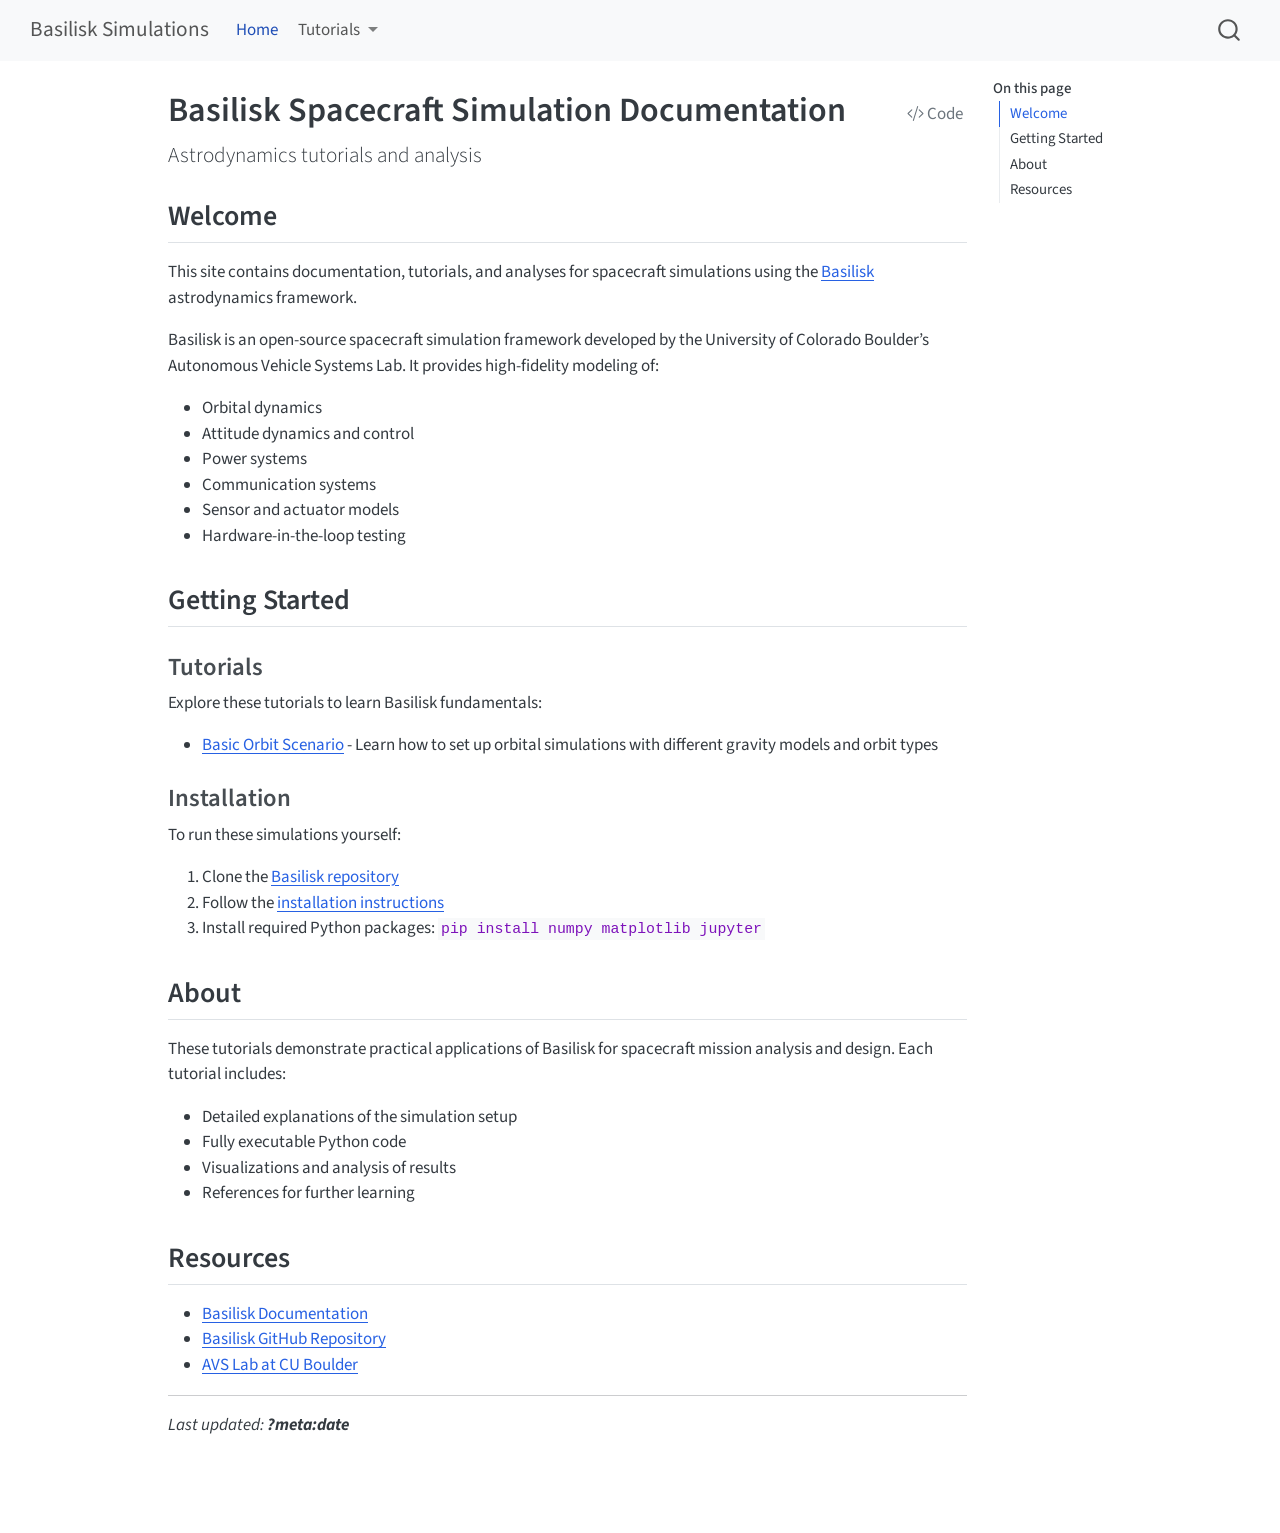
==== index.html @ afabe87e "Built site for gh-pages" ====
<!DOCTYPE html>
<html xmlns="http://www.w3.org/1999/xhtml" lang="en" xml:lang="en"><head>

<meta charset="utf-8">
<meta name="generator" content="quarto-1.7.32">

<meta name="viewport" content="width=device-width, initial-scale=1.0, user-scalable=yes">


<title>Basilisk Spacecraft Simulation Documentation – Basilisk Simulations</title>
<style>
code{white-space: pre-wrap;}
span.smallcaps{font-variant: small-caps;}
div.columns{display: flex; gap: min(4vw, 1.5em);}
div.column{flex: auto; overflow-x: auto;}
div.hanging-indent{margin-left: 1.5em; text-indent: -1.5em;}
ul.task-list{list-style: none;}
ul.task-list li input[type="checkbox"] {
  width: 0.8em;
  margin: 0 0.8em 0.2em -1em; /* quarto-specific, see https://github.com/quarto-dev/quarto-cli/issues/4556 */ 
  vertical-align: middle;
}
/* CSS for syntax highlighting */
html { -webkit-text-size-adjust: 100%; }
pre > code.sourceCode { white-space: pre; position: relative; }
pre > code.sourceCode > span { display: inline-block; line-height: 1.25; }
pre > code.sourceCode > span:empty { height: 1.2em; }
.sourceCode { overflow: visible; }
code.sourceCode > span { color: inherit; text-decoration: inherit; }
div.sourceCode { margin: 1em 0; }
pre.sourceCode { margin: 0; }
@media screen {
div.sourceCode { overflow: auto; }
}
@media print {
pre > code.sourceCode { white-space: pre-wrap; }
pre > code.sourceCode > span { text-indent: -5em; padding-left: 5em; }
}
pre.numberSource code
  { counter-reset: source-line 0; }
pre.numberSource code > span
  { position: relative; left: -4em; counter-increment: source-line; }
pre.numberSource code > span > a:first-child::before
  { content: counter(source-line);
    position: relative; left: -1em; text-align: right; vertical-align: baseline;
    border: none; display: inline-block;
    -webkit-touch-callout: none; -webkit-user-select: none;
    -khtml-user-select: none; -moz-user-select: none;
    -ms-user-select: none; user-select: none;
    padding: 0 4px; width: 4em;
  }
pre.numberSource { margin-left: 3em;  padding-left: 4px; }
div.sourceCode
  {   }
@media screen {
pre > code.sourceCode > span > a:first-child::before { text-decoration: underline; }
}
</style>


<script src="site_libs/quarto-nav/quarto-nav.js"></script>
<script src="site_libs/quarto-nav/headroom.min.js"></script>
<script src="site_libs/clipboard/clipboard.min.js"></script>
<script src="site_libs/quarto-search/autocomplete.umd.js"></script>
<script src="site_libs/quarto-search/fuse.min.js"></script>
<script src="site_libs/quarto-search/quarto-search.js"></script>
<meta name="quarto:offset" content="./">
<script src="site_libs/quarto-html/quarto.js" type="module"></script>
<script src="site_libs/quarto-html/tabsets/tabsets.js" type="module"></script>
<script src="site_libs/quarto-html/popper.min.js"></script>
<script src="site_libs/quarto-html/tippy.umd.min.js"></script>
<script src="site_libs/quarto-html/anchor.min.js"></script>
<link href="site_libs/quarto-html/tippy.css" rel="stylesheet">
<link href="site_libs/quarto-html/quarto-syntax-highlighting-37eea08aefeeee20ff55810ff984fec1.css" rel="stylesheet" id="quarto-text-highlighting-styles">
<script src="site_libs/bootstrap/bootstrap.min.js"></script>
<link href="site_libs/bootstrap/bootstrap-icons.css" rel="stylesheet">
<link href="site_libs/bootstrap/bootstrap-c1fac2584b48ed01fb6e278e36375074.min.css" rel="stylesheet" append-hash="true" id="quarto-bootstrap" data-mode="light">
<script id="quarto-search-options" type="application/json">{
  "location": "navbar",
  "copy-button": false,
  "collapse-after": 3,
  "panel-placement": "end",
  "type": "overlay",
  "limit": 50,
  "keyboard-shortcut": [
    "f",
    "/",
    "s"
  ],
  "show-item-context": false,
  "language": {
    "search-no-results-text": "No results",
    "search-matching-documents-text": "matching documents",
    "search-copy-link-title": "Copy link to search",
    "search-hide-matches-text": "Hide additional matches",
    "search-more-match-text": "more match in this document",
    "search-more-matches-text": "more matches in this document",
    "search-clear-button-title": "Clear",
    "search-text-placeholder": "",
    "search-detached-cancel-button-title": "Cancel",
    "search-submit-button-title": "Submit",
    "search-label": "Search"
  }
}</script>


<link rel="stylesheet" href="styles.css">
</head>

<body class="nav-fixed quarto-light">

<div id="quarto-search-results"></div>
  <header id="quarto-header" class="headroom fixed-top">
    <nav class="navbar navbar-expand-lg " data-bs-theme="dark">
      <div class="navbar-container container-fluid">
      <div class="navbar-brand-container mx-auto">
    <a class="navbar-brand" href="./index.html">
    <span class="navbar-title">Basilisk Simulations</span>
    </a>
  </div>
            <div id="quarto-search" class="" title="Search"></div>
          <button class="navbar-toggler" type="button" data-bs-toggle="collapse" data-bs-target="#navbarCollapse" aria-controls="navbarCollapse" role="menu" aria-expanded="false" aria-label="Toggle navigation" onclick="if (window.quartoToggleHeadroom) { window.quartoToggleHeadroom(); }">
  <span class="navbar-toggler-icon"></span>
</button>
          <div class="collapse navbar-collapse" id="navbarCollapse">
            <ul class="navbar-nav navbar-nav-scroll me-auto">
  <li class="nav-item">
    <a class="nav-link active" href="./index.html" aria-current="page"> 
<span class="menu-text">Home</span></a>
  </li>  
  <li class="nav-item dropdown ">
    <a class="nav-link dropdown-toggle" href="#" id="nav-menu-tutorials" role="link" data-bs-toggle="dropdown" aria-expanded="false">
 <span class="menu-text">Tutorials</span>
    </a>
    <ul class="dropdown-menu" aria-labelledby="nav-menu-tutorials">    
        <li>
    <a class="dropdown-item" href="./docs/scenarioBasicOrbit.qmd">
 <span class="dropdown-text">Basic Orbit</span></a>
  </li>  
    </ul>
  </li>
</ul>
          </div> <!-- /navcollapse -->
            <div class="quarto-navbar-tools">
</div>
      </div> <!-- /container-fluid -->
    </nav>
</header>
<!-- content -->
<div id="quarto-content" class="quarto-container page-columns page-rows-contents page-layout-article page-navbar">
<!-- sidebar -->
<!-- margin-sidebar -->
    <div id="quarto-margin-sidebar" class="sidebar margin-sidebar">
        <nav id="TOC" role="doc-toc" class="toc-active">
    <h2 id="toc-title">On this page</h2>
   
  <ul>
  <li><a href="#welcome" id="toc-welcome" class="nav-link active" data-scroll-target="#welcome">Welcome</a></li>
  <li><a href="#getting-started" id="toc-getting-started" class="nav-link" data-scroll-target="#getting-started">Getting Started</a>
  <ul class="collapse">
  <li><a href="#tutorials" id="toc-tutorials" class="nav-link" data-scroll-target="#tutorials">Tutorials</a></li>
  <li><a href="#installation" id="toc-installation" class="nav-link" data-scroll-target="#installation">Installation</a></li>
  </ul></li>
  <li><a href="#about" id="toc-about" class="nav-link" data-scroll-target="#about">About</a></li>
  <li><a href="#resources" id="toc-resources" class="nav-link" data-scroll-target="#resources">Resources</a></li>
  </ul>
</nav>
    </div>
<!-- main -->
<main class="content" id="quarto-document-content">

<header id="title-block-header" class="quarto-title-block default">
<div class="quarto-title">
<div class="quarto-title-block"><div><h1 class="title">Basilisk Spacecraft Simulation Documentation</h1><button type="button" class="btn code-tools-button" id="quarto-code-tools-source"><i class="bi"></i> Code</button></div></div>
<p class="subtitle lead">Astrodynamics tutorials and analysis</p>
</div>



<div class="quarto-title-meta">

    
  
    
  </div>
  


</header>


<section id="welcome" class="level2">
<h2 class="anchored" data-anchor-id="welcome">Welcome</h2>
<p>This site contains documentation, tutorials, and analyses for spacecraft simulations using the <a href="https://hanspeterschaub.info/basilisk/">Basilisk</a> astrodynamics framework.</p>
<p>Basilisk is an open-source spacecraft simulation framework developed by the University of Colorado Boulder’s Autonomous Vehicle Systems Lab. It provides high-fidelity modeling of:</p>
<ul>
<li>Orbital dynamics</li>
<li>Attitude dynamics and control</li>
<li>Power systems</li>
<li>Communication systems</li>
<li>Sensor and actuator models</li>
<li>Hardware-in-the-loop testing</li>
</ul>
</section>
<section id="getting-started" class="level2">
<h2 class="anchored" data-anchor-id="getting-started">Getting Started</h2>
<section id="tutorials" class="level3">
<h3 class="anchored" data-anchor-id="tutorials">Tutorials</h3>
<p>Explore these tutorials to learn Basilisk fundamentals:</p>
<ul>
<li><strong><a href="docs/scenarioBasicOrbit.html">Basic Orbit Scenario</a></strong> - Learn how to set up orbital simulations with different gravity models and orbit types</li>
</ul>
</section>
<section id="installation" class="level3">
<h3 class="anchored" data-anchor-id="installation">Installation</h3>
<p>To run these simulations yourself:</p>
<ol type="1">
<li>Clone the <a href="https://github.com/AVSLab/basilisk">Basilisk repository</a></li>
<li>Follow the <a href="https://hanspeterschaub.info/basilisk/Install/installOnMacOS.html">installation instructions</a></li>
<li>Install required Python packages: <code>pip install numpy matplotlib jupyter</code></li>
</ol>
</section>
</section>
<section id="about" class="level2">
<h2 class="anchored" data-anchor-id="about">About</h2>
<p>These tutorials demonstrate practical applications of Basilisk for spacecraft mission analysis and design. Each tutorial includes:</p>
<ul>
<li>Detailed explanations of the simulation setup</li>
<li>Fully executable Python code</li>
<li>Visualizations and analysis of results</li>
<li>References for further learning</li>
</ul>
</section>
<section id="resources" class="level2">
<h2 class="anchored" data-anchor-id="resources">Resources</h2>
<ul>
<li><a href="https://hanspeterschaub.info/basilisk/">Basilisk Documentation</a></li>
<li><a href="https://github.com/AVSLab/basilisk">Basilisk GitHub Repository</a></li>
<li><a href="http://hanspeterschaub.info/AVSlab.html">AVS Lab at CU Boulder</a></li>
</ul>
<hr>
<p><em>Last updated: <strong>?meta:date</strong></em></p>


<!-- -->

</section>

</main> <!-- /main -->
<script id="quarto-html-after-body" type="application/javascript">
  window.document.addEventListener("DOMContentLoaded", function (event) {
    const icon = "";
    const anchorJS = new window.AnchorJS();
    anchorJS.options = {
      placement: 'right',
      icon: icon
    };
    anchorJS.add('.anchored');
    const isCodeAnnotation = (el) => {
      for (const clz of el.classList) {
        if (clz.startsWith('code-annotation-')) {                     
          return true;
        }
      }
      return false;
    }
    const onCopySuccess = function(e) {
      // button target
      const button = e.trigger;
      // don't keep focus
      button.blur();
      // flash "checked"
      button.classList.add('code-copy-button-checked');
      var currentTitle = button.getAttribute("title");
      button.setAttribute("title", "Copied!");
      let tooltip;
      if (window.bootstrap) {
        button.setAttribute("data-bs-toggle", "tooltip");
        button.setAttribute("data-bs-placement", "left");
        button.setAttribute("data-bs-title", "Copied!");
        tooltip = new bootstrap.Tooltip(button, 
          { trigger: "manual", 
            customClass: "code-copy-button-tooltip",
            offset: [0, -8]});
        tooltip.show();    
      }
      setTimeout(function() {
        if (tooltip) {
          tooltip.hide();
          button.removeAttribute("data-bs-title");
          button.removeAttribute("data-bs-toggle");
          button.removeAttribute("data-bs-placement");
        }
        button.setAttribute("title", currentTitle);
        button.classList.remove('code-copy-button-checked');
      }, 1000);
      // clear code selection
      e.clearSelection();
    }
    const getTextToCopy = function(trigger) {
        const codeEl = trigger.previousElementSibling.cloneNode(true);
        for (const childEl of codeEl.children) {
          if (isCodeAnnotation(childEl)) {
            childEl.remove();
          }
        }
        return codeEl.innerText;
    }
    const clipboard = new window.ClipboardJS('.code-copy-button:not([data-in-quarto-modal])', {
      text: getTextToCopy
    });
    clipboard.on('success', onCopySuccess);
    if (window.document.getElementById('quarto-embedded-source-code-modal')) {
      const clipboardModal = new window.ClipboardJS('.code-copy-button[data-in-quarto-modal]', {
        text: getTextToCopy,
        container: window.document.getElementById('quarto-embedded-source-code-modal')
      });
      clipboardModal.on('success', onCopySuccess);
    }
    const viewSource = window.document.getElementById('quarto-view-source') ||
                       window.document.getElementById('quarto-code-tools-source');
    if (viewSource) {
      const sourceUrl = viewSource.getAttribute("data-quarto-source-url");
      viewSource.addEventListener("click", function(e) {
        if (sourceUrl) {
          // rstudio viewer pane
          if (/\bcapabilities=\b/.test(window.location)) {
            window.open(sourceUrl);
          } else {
            window.location.href = sourceUrl;
          }
        } else {
          const modal = new bootstrap.Modal(document.getElementById('quarto-embedded-source-code-modal'));
          modal.show();
        }
        return false;
      });
    }
    function toggleCodeHandler(show) {
      return function(e) {
        const detailsSrc = window.document.querySelectorAll(".cell > details > .sourceCode");
        for (let i=0; i<detailsSrc.length; i++) {
          const details = detailsSrc[i].parentElement;
          if (show) {
            details.open = true;
          } else {
            details.removeAttribute("open");
          }
        }
        const cellCodeDivs = window.document.querySelectorAll(".cell > .sourceCode");
        const fromCls = show ? "hidden" : "unhidden";
        const toCls = show ? "unhidden" : "hidden";
        for (let i=0; i<cellCodeDivs.length; i++) {
          const codeDiv = cellCodeDivs[i];
          if (codeDiv.classList.contains(fromCls)) {
            codeDiv.classList.remove(fromCls);
            codeDiv.classList.add(toCls);
          } 
        }
        return false;
      }
    }
    const hideAllCode = window.document.getElementById("quarto-hide-all-code");
    if (hideAllCode) {
      hideAllCode.addEventListener("click", toggleCodeHandler(false));
    }
    const showAllCode = window.document.getElementById("quarto-show-all-code");
    if (showAllCode) {
      showAllCode.addEventListener("click", toggleCodeHandler(true));
    }
      var localhostRegex = new RegExp(/^(?:http|https):\/\/localhost\:?[0-9]*\//);
      var mailtoRegex = new RegExp(/^mailto:/);
        var filterRegex = new RegExp('/' + window.location.host + '/');
      var isInternal = (href) => {
          return filterRegex.test(href) || localhostRegex.test(href) || mailtoRegex.test(href);
      }
      // Inspect non-navigation links and adorn them if external
     var links = window.document.querySelectorAll('a[href]:not(.nav-link):not(.navbar-brand):not(.toc-action):not(.sidebar-link):not(.sidebar-item-toggle):not(.pagination-link):not(.no-external):not([aria-hidden]):not(.dropdown-item):not(.quarto-navigation-tool):not(.about-link)');
      for (var i=0; i<links.length; i++) {
        const link = links[i];
        if (!isInternal(link.href)) {
          // undo the damage that might have been done by quarto-nav.js in the case of
          // links that we want to consider external
          if (link.dataset.originalHref !== undefined) {
            link.href = link.dataset.originalHref;
          }
        }
      }
    function tippyHover(el, contentFn, onTriggerFn, onUntriggerFn) {
      const config = {
        allowHTML: true,
        maxWidth: 500,
        delay: 100,
        arrow: false,
        appendTo: function(el) {
            return el.parentElement;
        },
        interactive: true,
        interactiveBorder: 10,
        theme: 'quarto',
        placement: 'bottom-start',
      };
      if (contentFn) {
        config.content = contentFn;
      }
      if (onTriggerFn) {
        config.onTrigger = onTriggerFn;
      }
      if (onUntriggerFn) {
        config.onUntrigger = onUntriggerFn;
      }
      window.tippy(el, config); 
    }
    const noterefs = window.document.querySelectorAll('a[role="doc-noteref"]');
    for (var i=0; i<noterefs.length; i++) {
      const ref = noterefs[i];
      tippyHover(ref, function() {
        // use id or data attribute instead here
        let href = ref.getAttribute('data-footnote-href') || ref.getAttribute('href');
        try { href = new URL(href).hash; } catch {}
        const id = href.replace(/^#\/?/, "");
        const note = window.document.getElementById(id);
        if (note) {
          return note.innerHTML;
        } else {
          return "";
        }
      });
    }
    const xrefs = window.document.querySelectorAll('a.quarto-xref');
    const processXRef = (id, note) => {
      // Strip column container classes
      const stripColumnClz = (el) => {
        el.classList.remove("page-full", "page-columns");
        if (el.children) {
          for (const child of el.children) {
            stripColumnClz(child);
          }
        }
      }
      stripColumnClz(note)
      if (id === null || id.startsWith('sec-')) {
        // Special case sections, only their first couple elements
        const container = document.createElement("div");
        if (note.children && note.children.length > 2) {
          container.appendChild(note.children[0].cloneNode(true));
          for (let i = 1; i < note.children.length; i++) {
            const child = note.children[i];
            if (child.tagName === "P" && child.innerText === "") {
              continue;
            } else {
              container.appendChild(child.cloneNode(true));
              break;
            }
          }
          if (window.Quarto?.typesetMath) {
            window.Quarto.typesetMath(container);
          }
          return container.innerHTML
        } else {
          if (window.Quarto?.typesetMath) {
            window.Quarto.typesetMath(note);
          }
          return note.innerHTML;
        }
      } else {
        // Remove any anchor links if they are present
        const anchorLink = note.querySelector('a.anchorjs-link');
        if (anchorLink) {
          anchorLink.remove();
        }
        if (window.Quarto?.typesetMath) {
          window.Quarto.typesetMath(note);
        }
        if (note.classList.contains("callout")) {
          return note.outerHTML;
        } else {
          return note.innerHTML;
        }
      }
    }
    for (var i=0; i<xrefs.length; i++) {
      const xref = xrefs[i];
      tippyHover(xref, undefined, function(instance) {
        instance.disable();
        let url = xref.getAttribute('href');
        let hash = undefined; 
        if (url.startsWith('#')) {
          hash = url;
        } else {
          try { hash = new URL(url).hash; } catch {}
        }
        if (hash) {
          const id = hash.replace(/^#\/?/, "");
          const note = window.document.getElementById(id);
          if (note !== null) {
            try {
              const html = processXRef(id, note.cloneNode(true));
              instance.setContent(html);
            } finally {
              instance.enable();
              instance.show();
            }
          } else {
            // See if we can fetch this
            fetch(url.split('#')[0])
            .then(res => res.text())
            .then(html => {
              const parser = new DOMParser();
              const htmlDoc = parser.parseFromString(html, "text/html");
              const note = htmlDoc.getElementById(id);
              if (note !== null) {
                const html = processXRef(id, note);
                instance.setContent(html);
              } 
            }).finally(() => {
              instance.enable();
              instance.show();
            });
          }
        } else {
          // See if we can fetch a full url (with no hash to target)
          // This is a special case and we should probably do some content thinning / targeting
          fetch(url)
          .then(res => res.text())
          .then(html => {
            const parser = new DOMParser();
            const htmlDoc = parser.parseFromString(html, "text/html");
            const note = htmlDoc.querySelector('main.content');
            if (note !== null) {
              // This should only happen for chapter cross references
              // (since there is no id in the URL)
              // remove the first header
              if (note.children.length > 0 && note.children[0].tagName === "HEADER") {
                note.children[0].remove();
              }
              const html = processXRef(null, note);
              instance.setContent(html);
            } 
          }).finally(() => {
            instance.enable();
            instance.show();
          });
        }
      }, function(instance) {
      });
    }
        let selectedAnnoteEl;
        const selectorForAnnotation = ( cell, annotation) => {
          let cellAttr = 'data-code-cell="' + cell + '"';
          let lineAttr = 'data-code-annotation="' +  annotation + '"';
          const selector = 'span[' + cellAttr + '][' + lineAttr + ']';
          return selector;
        }
        const selectCodeLines = (annoteEl) => {
          const doc = window.document;
          const targetCell = annoteEl.getAttribute("data-target-cell");
          const targetAnnotation = annoteEl.getAttribute("data-target-annotation");
          const annoteSpan = window.document.querySelector(selectorForAnnotation(targetCell, targetAnnotation));
          const lines = annoteSpan.getAttribute("data-code-lines").split(",");
          const lineIds = lines.map((line) => {
            return targetCell + "-" + line;
          })
          let top = null;
          let height = null;
          let parent = null;
          if (lineIds.length > 0) {
              //compute the position of the single el (top and bottom and make a div)
              const el = window.document.getElementById(lineIds[0]);
              top = el.offsetTop;
              height = el.offsetHeight;
              parent = el.parentElement.parentElement;
            if (lineIds.length > 1) {
              const lastEl = window.document.getElementById(lineIds[lineIds.length - 1]);
              const bottom = lastEl.offsetTop + lastEl.offsetHeight;
              height = bottom - top;
            }
            if (top !== null && height !== null && parent !== null) {
              // cook up a div (if necessary) and position it 
              let div = window.document.getElementById("code-annotation-line-highlight");
              if (div === null) {
                div = window.document.createElement("div");
                div.setAttribute("id", "code-annotation-line-highlight");
                div.style.position = 'absolute';
                parent.appendChild(div);
              }
              div.style.top = top - 2 + "px";
              div.style.height = height + 4 + "px";
              div.style.left = 0;
              let gutterDiv = window.document.getElementById("code-annotation-line-highlight-gutter");
              if (gutterDiv === null) {
                gutterDiv = window.document.createElement("div");
                gutterDiv.setAttribute("id", "code-annotation-line-highlight-gutter");
                gutterDiv.style.position = 'absolute';
                const codeCell = window.document.getElementById(targetCell);
                const gutter = codeCell.querySelector('.code-annotation-gutter');
                gutter.appendChild(gutterDiv);
              }
              gutterDiv.style.top = top - 2 + "px";
              gutterDiv.style.height = height + 4 + "px";
            }
            selectedAnnoteEl = annoteEl;
          }
        };
        const unselectCodeLines = () => {
          const elementsIds = ["code-annotation-line-highlight", "code-annotation-line-highlight-gutter"];
          elementsIds.forEach((elId) => {
            const div = window.document.getElementById(elId);
            if (div) {
              div.remove();
            }
          });
          selectedAnnoteEl = undefined;
        };
          // Handle positioning of the toggle
      window.addEventListener(
        "resize",
        throttle(() => {
          elRect = undefined;
          if (selectedAnnoteEl) {
            selectCodeLines(selectedAnnoteEl);
          }
        }, 10)
      );
      function throttle(fn, ms) {
      let throttle = false;
      let timer;
        return (...args) => {
          if(!throttle) { // first call gets through
              fn.apply(this, args);
              throttle = true;
          } else { // all the others get throttled
              if(timer) clearTimeout(timer); // cancel #2
              timer = setTimeout(() => {
                fn.apply(this, args);
                timer = throttle = false;
              }, ms);
          }
        };
      }
        // Attach click handler to the DT
        const annoteDls = window.document.querySelectorAll('dt[data-target-cell]');
        for (const annoteDlNode of annoteDls) {
          annoteDlNode.addEventListener('click', (event) => {
            const clickedEl = event.target;
            if (clickedEl !== selectedAnnoteEl) {
              unselectCodeLines();
              const activeEl = window.document.querySelector('dt[data-target-cell].code-annotation-active');
              if (activeEl) {
                activeEl.classList.remove('code-annotation-active');
              }
              selectCodeLines(clickedEl);
              clickedEl.classList.add('code-annotation-active');
            } else {
              // Unselect the line
              unselectCodeLines();
              clickedEl.classList.remove('code-annotation-active');
            }
          });
        }
    const findCites = (el) => {
      const parentEl = el.parentElement;
      if (parentEl) {
        const cites = parentEl.dataset.cites;
        if (cites) {
          return {
            el,
            cites: cites.split(' ')
          };
        } else {
          return findCites(el.parentElement)
        }
      } else {
        return undefined;
      }
    };
    var bibliorefs = window.document.querySelectorAll('a[role="doc-biblioref"]');
    for (var i=0; i<bibliorefs.length; i++) {
      const ref = bibliorefs[i];
      const citeInfo = findCites(ref);
      if (citeInfo) {
        tippyHover(citeInfo.el, function() {
          var popup = window.document.createElement('div');
          citeInfo.cites.forEach(function(cite) {
            var citeDiv = window.document.createElement('div');
            citeDiv.classList.add('hanging-indent');
            citeDiv.classList.add('csl-entry');
            var biblioDiv = window.document.getElementById('ref-' + cite);
            if (biblioDiv) {
              citeDiv.innerHTML = biblioDiv.innerHTML;
            }
            popup.appendChild(citeDiv);
          });
          return popup.innerHTML;
        });
      }
    }
  });
  </script><div class="modal fade" id="quarto-embedded-source-code-modal" tabindex="-1" aria-labelledby="quarto-embedded-source-code-modal-label" aria-hidden="true"><div class="modal-dialog modal-dialog-scrollable"><div class="modal-content"><div class="modal-header"><h5 class="modal-title" id="quarto-embedded-source-code-modal-label">Source Code</h5><button class="btn-close" data-bs-dismiss="modal"></button></div><div class="modal-body"><div class="">
<div class="sourceCode" id="cb1" data-shortcodes="false"><pre class="sourceCode markdown code-with-copy"><code class="sourceCode markdown"><span id="cb1-1"><a href="#cb1-1" aria-hidden="true" tabindex="-1"></a><span class="co">---</span></span>
<span id="cb1-2"><a href="#cb1-2" aria-hidden="true" tabindex="-1"></a><span class="an">title:</span><span class="co"> "Basilisk Spacecraft Simulation Documentation"</span></span>
<span id="cb1-3"><a href="#cb1-3" aria-hidden="true" tabindex="-1"></a><span class="an">subtitle:</span><span class="co"> "Astrodynamics tutorials and analysis"</span></span>
<span id="cb1-4"><a href="#cb1-4" aria-hidden="true" tabindex="-1"></a><span class="co">---</span></span>
<span id="cb1-5"><a href="#cb1-5" aria-hidden="true" tabindex="-1"></a></span>
<span id="cb1-6"><a href="#cb1-6" aria-hidden="true" tabindex="-1"></a><span class="fu">## Welcome</span></span>
<span id="cb1-7"><a href="#cb1-7" aria-hidden="true" tabindex="-1"></a></span>
<span id="cb1-8"><a href="#cb1-8" aria-hidden="true" tabindex="-1"></a>This site contains documentation, tutorials, and analyses for spacecraft simulations using the <span class="co">[</span><span class="ot">Basilisk</span><span class="co">](https://hanspeterschaub.info/basilisk/)</span> astrodynamics framework.</span>
<span id="cb1-9"><a href="#cb1-9" aria-hidden="true" tabindex="-1"></a></span>
<span id="cb1-10"><a href="#cb1-10" aria-hidden="true" tabindex="-1"></a>Basilisk is an open-source spacecraft simulation framework developed by the University of Colorado Boulder's Autonomous Vehicle Systems Lab. It provides high-fidelity modeling of:</span>
<span id="cb1-11"><a href="#cb1-11" aria-hidden="true" tabindex="-1"></a></span>
<span id="cb1-12"><a href="#cb1-12" aria-hidden="true" tabindex="-1"></a><span class="ss">- </span>Orbital dynamics</span>
<span id="cb1-13"><a href="#cb1-13" aria-hidden="true" tabindex="-1"></a><span class="ss">- </span>Attitude dynamics and control</span>
<span id="cb1-14"><a href="#cb1-14" aria-hidden="true" tabindex="-1"></a><span class="ss">- </span>Power systems</span>
<span id="cb1-15"><a href="#cb1-15" aria-hidden="true" tabindex="-1"></a><span class="ss">- </span>Communication systems</span>
<span id="cb1-16"><a href="#cb1-16" aria-hidden="true" tabindex="-1"></a><span class="ss">- </span>Sensor and actuator models</span>
<span id="cb1-17"><a href="#cb1-17" aria-hidden="true" tabindex="-1"></a><span class="ss">- </span>Hardware-in-the-loop testing</span>
<span id="cb1-18"><a href="#cb1-18" aria-hidden="true" tabindex="-1"></a></span>
<span id="cb1-19"><a href="#cb1-19" aria-hidden="true" tabindex="-1"></a><span class="fu">## Getting Started</span></span>
<span id="cb1-20"><a href="#cb1-20" aria-hidden="true" tabindex="-1"></a></span>
<span id="cb1-21"><a href="#cb1-21" aria-hidden="true" tabindex="-1"></a><span class="fu">### Tutorials</span></span>
<span id="cb1-22"><a href="#cb1-22" aria-hidden="true" tabindex="-1"></a></span>
<span id="cb1-23"><a href="#cb1-23" aria-hidden="true" tabindex="-1"></a>Explore these tutorials to learn Basilisk fundamentals:</span>
<span id="cb1-24"><a href="#cb1-24" aria-hidden="true" tabindex="-1"></a></span>
<span id="cb1-25"><a href="#cb1-25" aria-hidden="true" tabindex="-1"></a><span class="ss">- </span>**[Basic Orbit Scenario](docs/scenarioBasicOrbit.html)** - Learn how to set up orbital simulations with different gravity models and orbit types</span>
<span id="cb1-26"><a href="#cb1-26" aria-hidden="true" tabindex="-1"></a></span>
<span id="cb1-27"><a href="#cb1-27" aria-hidden="true" tabindex="-1"></a><span class="fu">### Installation</span></span>
<span id="cb1-28"><a href="#cb1-28" aria-hidden="true" tabindex="-1"></a></span>
<span id="cb1-29"><a href="#cb1-29" aria-hidden="true" tabindex="-1"></a>To run these simulations yourself:</span>
<span id="cb1-30"><a href="#cb1-30" aria-hidden="true" tabindex="-1"></a></span>
<span id="cb1-31"><a href="#cb1-31" aria-hidden="true" tabindex="-1"></a><span class="ss">1. </span>Clone the <span class="co">[</span><span class="ot">Basilisk repository</span><span class="co">](https://github.com/AVSLab/basilisk)</span></span>
<span id="cb1-32"><a href="#cb1-32" aria-hidden="true" tabindex="-1"></a><span class="ss">2. </span>Follow the <span class="co">[</span><span class="ot">installation instructions</span><span class="co">](https://hanspeterschaub.info/basilisk/Install/installOnMacOS.html)</span></span>
<span id="cb1-33"><a href="#cb1-33" aria-hidden="true" tabindex="-1"></a><span class="ss">3. </span>Install required Python packages: <span class="in">`pip install numpy matplotlib jupyter`</span></span>
<span id="cb1-34"><a href="#cb1-34" aria-hidden="true" tabindex="-1"></a></span>
<span id="cb1-35"><a href="#cb1-35" aria-hidden="true" tabindex="-1"></a><span class="fu">## About</span></span>
<span id="cb1-36"><a href="#cb1-36" aria-hidden="true" tabindex="-1"></a></span>
<span id="cb1-37"><a href="#cb1-37" aria-hidden="true" tabindex="-1"></a>These tutorials demonstrate practical applications of Basilisk for spacecraft mission analysis and design. Each tutorial includes:</span>
<span id="cb1-38"><a href="#cb1-38" aria-hidden="true" tabindex="-1"></a></span>
<span id="cb1-39"><a href="#cb1-39" aria-hidden="true" tabindex="-1"></a><span class="ss">- </span>Detailed explanations of the simulation setup</span>
<span id="cb1-40"><a href="#cb1-40" aria-hidden="true" tabindex="-1"></a><span class="ss">- </span>Fully executable Python code</span>
<span id="cb1-41"><a href="#cb1-41" aria-hidden="true" tabindex="-1"></a><span class="ss">- </span>Visualizations and analysis of results</span>
<span id="cb1-42"><a href="#cb1-42" aria-hidden="true" tabindex="-1"></a><span class="ss">- </span>References for further learning</span>
<span id="cb1-43"><a href="#cb1-43" aria-hidden="true" tabindex="-1"></a></span>
<span id="cb1-44"><a href="#cb1-44" aria-hidden="true" tabindex="-1"></a><span class="fu">## Resources</span></span>
<span id="cb1-45"><a href="#cb1-45" aria-hidden="true" tabindex="-1"></a></span>
<span id="cb1-46"><a href="#cb1-46" aria-hidden="true" tabindex="-1"></a><span class="ss">- </span><span class="co">[</span><span class="ot">Basilisk Documentation</span><span class="co">](https://hanspeterschaub.info/basilisk/)</span></span>
<span id="cb1-47"><a href="#cb1-47" aria-hidden="true" tabindex="-1"></a><span class="ss">- </span><span class="co">[</span><span class="ot">Basilisk GitHub Repository</span><span class="co">](https://github.com/AVSLab/basilisk)</span></span>
<span id="cb1-48"><a href="#cb1-48" aria-hidden="true" tabindex="-1"></a><span class="ss">- </span><span class="co">[</span><span class="ot">AVS Lab at CU Boulder</span><span class="co">](http://hanspeterschaub.info/AVSlab.html)</span></span>
<span id="cb1-49"><a href="#cb1-49" aria-hidden="true" tabindex="-1"></a></span>
<span id="cb1-50"><a href="#cb1-50" aria-hidden="true" tabindex="-1"></a>---</span>
<span id="cb1-51"><a href="#cb1-51" aria-hidden="true" tabindex="-1"></a></span>
<span id="cb1-52"><a href="#cb1-52" aria-hidden="true" tabindex="-1"></a>*Last updated: {{&lt; meta date &gt;}}*</span></code><button title="Copy to Clipboard" class="code-copy-button" data-in-quarto-modal=""><i class="bi"></i></button></pre></div>
</div></div></div></div></div>
</div> <!-- /content -->




</body></html>
---- site_libs/quarto-html/tippy.css ----
.tippy-box[data-animation=fade][data-state=hidden]{opacity:0}[data-tippy-root]{max-width:calc(100vw - 10px)}.tippy-box{position:relative;background-color:#333;color:#fff;border-radius:4px;font-size:14px;line-height:1.4;white-space:normal;outline:0;transition-property:transform,visibility,opacity}.tippy-box[data-placement^=top]>.tippy-arrow{bottom:0}.tippy-box[data-placement^=top]>.tippy-arrow:before{bottom:-7px;left:0;border-width:8px 8px 0;border-top-color:initial;transform-origin:center top}.tippy-box[data-placement^=bottom]>.tippy-arrow{top:0}.tippy-box[data-placement^=bottom]>.tippy-arrow:before{top:-7px;left:0;border-width:0 8px 8px;border-bottom-color:initial;transform-origin:center bottom}.tippy-box[data-placement^=left]>.tippy-arrow{right:0}.tippy-box[data-placement^=left]>.tippy-arrow:before{border-width:8px 0 8px 8px;border-left-color:initial;right:-7px;transform-origin:center left}.tippy-box[data-placement^=right]>.tippy-arrow{left:0}.tippy-box[data-placement^=right]>.tippy-arrow:before{left:-7px;border-width:8px 8px 8px 0;border-right-color:initial;transform-origin:center right}.tippy-box[data-inertia][data-state=visible]{transition-timing-function:cubic-bezier(.54,1.5,.38,1.11)}.tippy-arrow{width:16px;height:16px;color:#333}.tippy-arrow:before{content:"";position:absolute;border-color:transparent;border-style:solid}.tippy-content{position:relative;padding:5px 9px;z-index:1}
---- site_libs/quarto-html/quarto-syntax-highlighting-37eea08aefeeee20ff55810ff984fec1.css ----
/* quarto syntax highlight colors */
:root {
  --quarto-hl-ot-color: #003B4F;
  --quarto-hl-at-color: #657422;
  --quarto-hl-ss-color: #20794D;
  --quarto-hl-an-color: #5E5E5E;
  --quarto-hl-fu-color: #4758AB;
  --quarto-hl-st-color: #20794D;
  --quarto-hl-cf-color: #003B4F;
  --quarto-hl-op-color: #5E5E5E;
  --quarto-hl-er-color: #AD0000;
  --quarto-hl-bn-color: #AD0000;
  --quarto-hl-al-color: #AD0000;
  --quarto-hl-va-color: #111111;
  --quarto-hl-bu-color: inherit;
  --quarto-hl-ex-color: inherit;
  --quarto-hl-pp-color: #AD0000;
  --quarto-hl-in-color: #5E5E5E;
  --quarto-hl-vs-color: #20794D;
  --quarto-hl-wa-color: #5E5E5E;
  --quarto-hl-do-color: #5E5E5E;
  --quarto-hl-im-color: #00769E;
  --quarto-hl-ch-color: #20794D;
  --quarto-hl-dt-color: #AD0000;
  --quarto-hl-fl-color: #AD0000;
  --quarto-hl-co-color: #5E5E5E;
  --quarto-hl-cv-color: #5E5E5E;
  --quarto-hl-cn-color: #8f5902;
  --quarto-hl-sc-color: #5E5E5E;
  --quarto-hl-dv-color: #AD0000;
  --quarto-hl-kw-color: #003B4F;
}

/* other quarto variables */
:root {
  --quarto-font-monospace: SFMono-Regular, Menlo, Monaco, Consolas, "Liberation Mono", "Courier New", monospace;
}

/* syntax highlight based on Pandoc's rules */
pre > code.sourceCode > span {
  color: #003B4F;
}

code.sourceCode > span {
  color: #003B4F;
}

div.sourceCode,
div.sourceCode pre.sourceCode {
  color: #003B4F;
}

/* Normal */
code span {
  color: #003B4F;
}

/* Alert */
code span.al {
  color: #AD0000;
  font-style: inherit;
}

/* Annotation */
code span.an {
  color: #5E5E5E;
  font-style: inherit;
}

/* Attribute */
code span.at {
  color: #657422;
  font-style: inherit;
}

/* BaseN */
code span.bn {
  color: #AD0000;
  font-style: inherit;
}

/* BuiltIn */
code span.bu {
  font-style: inherit;
}

/* ControlFlow */
code span.cf {
  color: #003B4F;
  font-weight: bold;
  font-style: inherit;
}

/* Char */
code span.ch {
  color: #20794D;
  font-style: inherit;
}

/* Constant */
code span.cn {
  color: #8f5902;
  font-style: inherit;
}

/* Comment */
code span.co {
  color: #5E5E5E;
  font-style: inherit;
}

/* CommentVar */
code span.cv {
  color: #5E5E5E;
  font-style: italic;
}

/* Documentation */
code span.do {
  color: #5E5E5E;
  font-style: italic;
}

/* DataType */
code span.dt {
  color: #AD0000;
  font-style: inherit;
}

/* DecVal */
code span.dv {
  color: #AD0000;
  font-style: inherit;
}

/* Error */
code span.er {
  color: #AD0000;
  font-style: inherit;
}

/* Extension */
code span.ex {
  font-style: inherit;
}

/* Float */
code span.fl {
  color: #AD0000;
  font-style: inherit;
}

/* Function */
code span.fu {
  color: #4758AB;
  font-style: inherit;
}

/* Import */
code span.im {
  color: #00769E;
  font-style: inherit;
}

/* Information */
code span.in {
  color: #5E5E5E;
  font-style: inherit;
}

/* Keyword */
code span.kw {
  color: #003B4F;
  font-weight: bold;
  font-style: inherit;
}

/* Operator */
code span.op {
  color: #5E5E5E;
  font-style: inherit;
}

/* Other */
code span.ot {
  color: #003B4F;
  font-style: inherit;
}

/* Preprocessor */
code span.pp {
  color: #AD0000;
  font-style: inherit;
}

/* SpecialChar */
code span.sc {
  color: #5E5E5E;
  font-style: inherit;
}

/* SpecialString */
code span.ss {
  color: #20794D;
  font-style: inherit;
}

/* String */
code span.st {
  color: #20794D;
  font-style: inherit;
}

/* Variable */
code span.va {
  color: #111111;
  font-style: inherit;
}

/* VerbatimString */
code span.vs {
  color: #20794D;
  font-style: inherit;
}

/* Warning */
code span.wa {
  color: #5E5E5E;
  font-style: italic;
}

.prevent-inlining {
  content: "</";
}

/*# sourceMappingURL=27d3d809615f7771493d095567f04340.css.map */
---- styles.css ----
/* Custom styles for Basilisk documentation */

/* Make code blocks slightly smaller */
pre {
    font-size: 0.85em;
}

/* Style for figures */
.quarto-figure {
    margin: 2em 0;
}

/* Center images */
img {
    display: block;
    margin-left: auto;
    margin-right: auto;
}

/* Nicer blockquotes */
blockquote {
    border-left: 4px solid #2c5aa0;
    padding-left: 1em;
    color: #555;
    font-style: italic;
}
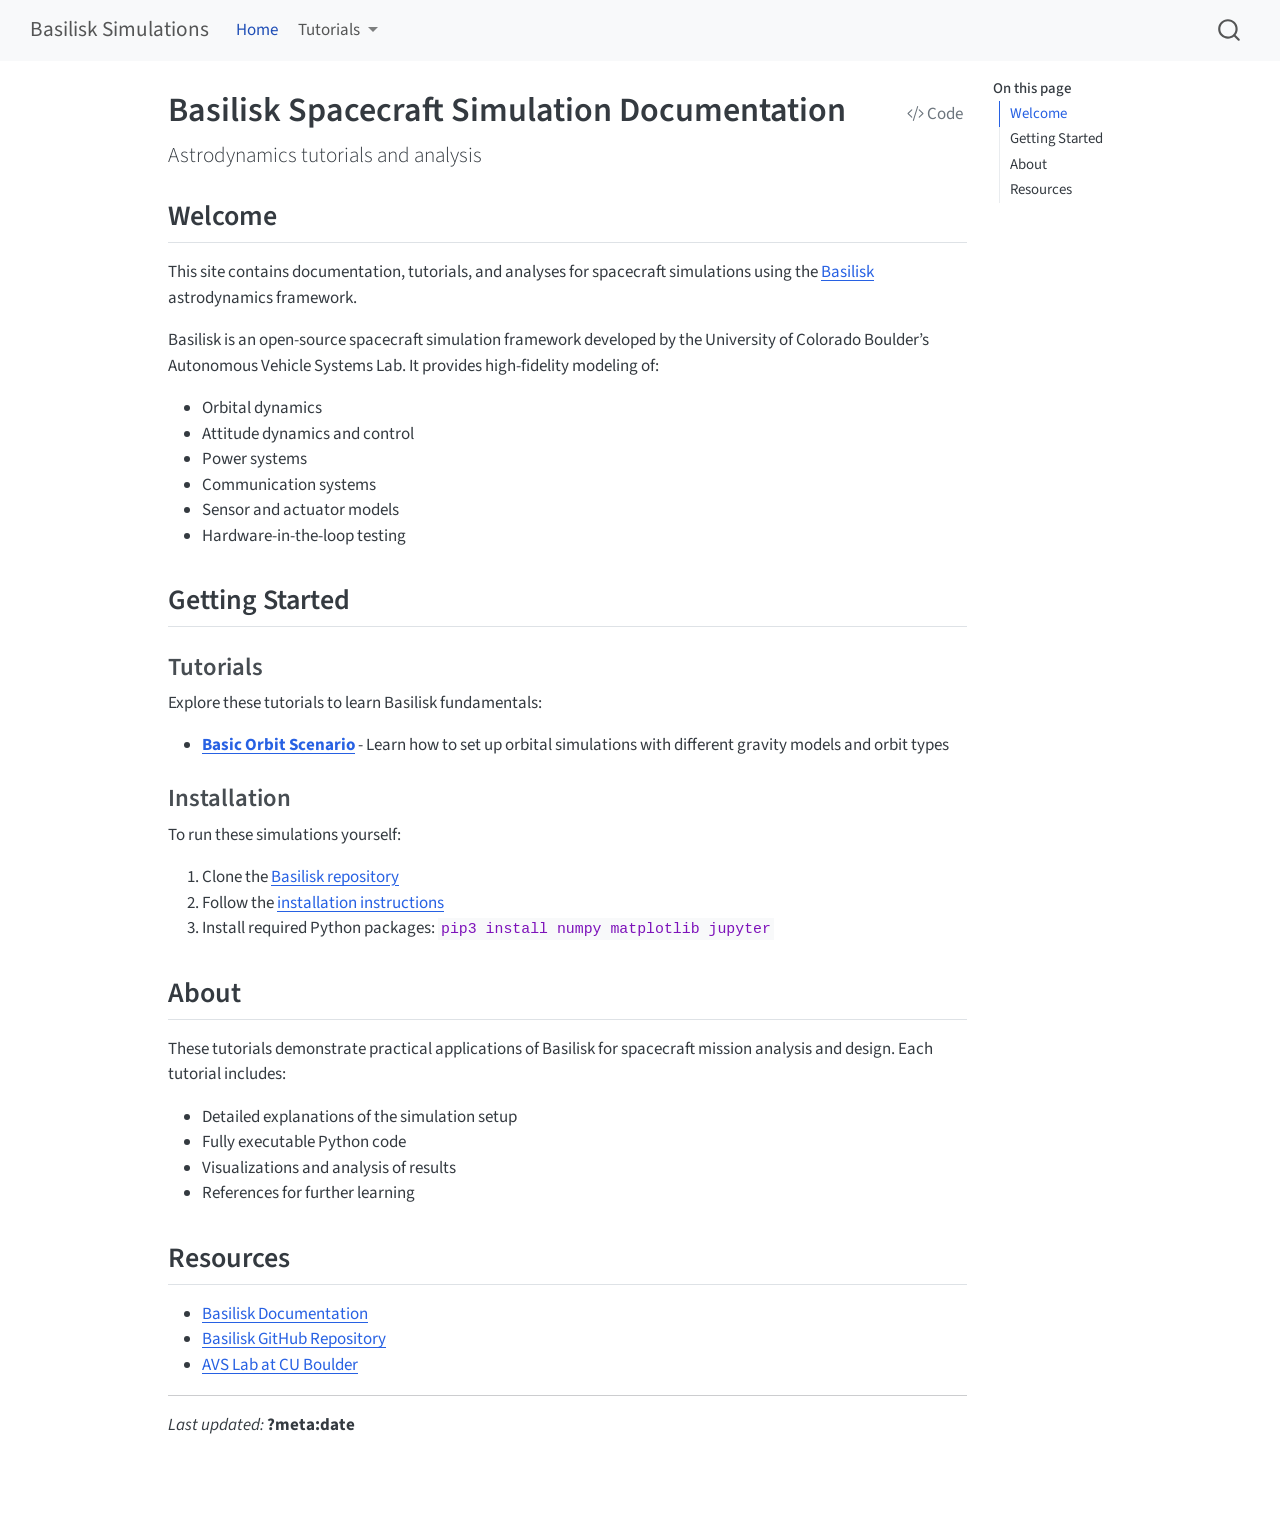
==== commit 788d08c5: "Built site for gh-pages" ====
--- a/index.html
+++ b/index.html
@@ -134,7 +134,7 @@
     </a>
     <ul class="dropdown-menu" aria-labelledby="nav-menu-tutorials">    
         <li>
-    <a class="dropdown-item" href="./docs/scenarioBasicOrbit.qmd">
+    <a class="dropdown-item" href="./main/scenarioBasicOrbit.html">
  <span class="dropdown-text">Basic Orbit</span></a>
   </li>  
     </ul>
@@ -208,7 +208,7 @@
 <h3 class="anchored" data-anchor-id="tutorials">Tutorials</h3>
 <p>Explore these tutorials to learn Basilisk fundamentals:</p>
 <ul>
-<li><strong><a href="docs/scenarioBasicOrbit.html">Basic Orbit Scenario</a></strong> - Learn how to set up orbital simulations with different gravity models and orbit types</li>
+<li><a href="docs/main/scenarioBasicOrbit.html"><strong>Basic Orbit Scenario</strong></a> - Learn how to set up orbital simulations with different gravity models and orbit types</li>
 </ul>
 </section>
 <section id="installation" class="level3">
@@ -217,7 +217,7 @@
 <ol type="1">
 <li>Clone the <a href="https://github.com/AVSLab/basilisk">Basilisk repository</a></li>
 <li>Follow the <a href="https://hanspeterschaub.info/basilisk/Install/installOnMacOS.html">installation instructions</a></li>
-<li>Install required Python packages: <code>pip install numpy matplotlib jupyter</code></li>
+<li>Install required Python packages: <code>pip3 install numpy matplotlib jupyter</code></li>
 </ol>
 </section>
 </section>
@@ -239,7 +239,7 @@
 <li><a href="http://hanspeterschaub.info/AVSlab.html">AVS Lab at CU Boulder</a></li>
 </ul>
 <hr>
-<p><em>Last updated: <strong>?meta:date</strong></em></p>
+<p><em>Last updated:</em> <strong>?meta:date</strong></p>
 
 
 <!-- -->
@@ -370,7 +370,7 @@
     }
       var localhostRegex = new RegExp(/^(?:http|https):\/\/localhost\:?[0-9]*\//);
       var mailtoRegex = new RegExp(/^mailto:/);
-        var filterRegex = new RegExp('/' + window.location.host + '/');
+        var filterRegex = new RegExp("https:\/\/pagrossi91\.github\.io\/basilisk-quarto-marimo-test\/");
       var isInternal = (href) => {
           return filterRegex.test(href) || localhostRegex.test(href) || mailtoRegex.test(href);
       }
@@ -708,12 +708,12 @@
 <span id="cb1-9"><a href="#cb1-9" aria-hidden="true" tabindex="-1"></a></span>
 <span id="cb1-10"><a href="#cb1-10" aria-hidden="true" tabindex="-1"></a>Basilisk is an open-source spacecraft simulation framework developed by the University of Colorado Boulder's Autonomous Vehicle Systems Lab. It provides high-fidelity modeling of:</span>
 <span id="cb1-11"><a href="#cb1-11" aria-hidden="true" tabindex="-1"></a></span>
-<span id="cb1-12"><a href="#cb1-12" aria-hidden="true" tabindex="-1"></a><span class="ss">- </span>Orbital dynamics</span>
-<span id="cb1-13"><a href="#cb1-13" aria-hidden="true" tabindex="-1"></a><span class="ss">- </span>Attitude dynamics and control</span>
-<span id="cb1-14"><a href="#cb1-14" aria-hidden="true" tabindex="-1"></a><span class="ss">- </span>Power systems</span>
-<span id="cb1-15"><a href="#cb1-15" aria-hidden="true" tabindex="-1"></a><span class="ss">- </span>Communication systems</span>
-<span id="cb1-16"><a href="#cb1-16" aria-hidden="true" tabindex="-1"></a><span class="ss">- </span>Sensor and actuator models</span>
-<span id="cb1-17"><a href="#cb1-17" aria-hidden="true" tabindex="-1"></a><span class="ss">- </span>Hardware-in-the-loop testing</span>
+<span id="cb1-12"><a href="#cb1-12" aria-hidden="true" tabindex="-1"></a><span class="ss">-   </span>Orbital dynamics</span>
+<span id="cb1-13"><a href="#cb1-13" aria-hidden="true" tabindex="-1"></a><span class="ss">-   </span>Attitude dynamics and control</span>
+<span id="cb1-14"><a href="#cb1-14" aria-hidden="true" tabindex="-1"></a><span class="ss">-   </span>Power systems</span>
+<span id="cb1-15"><a href="#cb1-15" aria-hidden="true" tabindex="-1"></a><span class="ss">-   </span>Communication systems</span>
+<span id="cb1-16"><a href="#cb1-16" aria-hidden="true" tabindex="-1"></a><span class="ss">-   </span>Sensor and actuator models</span>
+<span id="cb1-17"><a href="#cb1-17" aria-hidden="true" tabindex="-1"></a><span class="ss">-   </span>Hardware-in-the-loop testing</span>
 <span id="cb1-18"><a href="#cb1-18" aria-hidden="true" tabindex="-1"></a></span>
 <span id="cb1-19"><a href="#cb1-19" aria-hidden="true" tabindex="-1"></a><span class="fu">## Getting Started</span></span>
 <span id="cb1-20"><a href="#cb1-20" aria-hidden="true" tabindex="-1"></a></span>
@@ -721,34 +721,34 @@
 <span id="cb1-22"><a href="#cb1-22" aria-hidden="true" tabindex="-1"></a></span>
 <span id="cb1-23"><a href="#cb1-23" aria-hidden="true" tabindex="-1"></a>Explore these tutorials to learn Basilisk fundamentals:</span>
 <span id="cb1-24"><a href="#cb1-24" aria-hidden="true" tabindex="-1"></a></span>
-<span id="cb1-25"><a href="#cb1-25" aria-hidden="true" tabindex="-1"></a><span class="ss">- </span>**[Basic Orbit Scenario](docs/scenarioBasicOrbit.html)** - Learn how to set up orbital simulations with different gravity models and orbit types</span>
+<span id="cb1-25"><a href="#cb1-25" aria-hidden="true" tabindex="-1"></a><span class="ss">-   </span><span class="co">[</span><span class="ot">**Basic Orbit Scenario**</span><span class="co">](docs/main/scenarioBasicOrbit.html)</span> - Learn how to set up orbital simulations with different gravity models and orbit types</span>
 <span id="cb1-26"><a href="#cb1-26" aria-hidden="true" tabindex="-1"></a></span>
 <span id="cb1-27"><a href="#cb1-27" aria-hidden="true" tabindex="-1"></a><span class="fu">### Installation</span></span>
 <span id="cb1-28"><a href="#cb1-28" aria-hidden="true" tabindex="-1"></a></span>
 <span id="cb1-29"><a href="#cb1-29" aria-hidden="true" tabindex="-1"></a>To run these simulations yourself:</span>
 <span id="cb1-30"><a href="#cb1-30" aria-hidden="true" tabindex="-1"></a></span>
-<span id="cb1-31"><a href="#cb1-31" aria-hidden="true" tabindex="-1"></a><span class="ss">1. </span>Clone the <span class="co">[</span><span class="ot">Basilisk repository</span><span class="co">](https://github.com/AVSLab/basilisk)</span></span>
-<span id="cb1-32"><a href="#cb1-32" aria-hidden="true" tabindex="-1"></a><span class="ss">2. </span>Follow the <span class="co">[</span><span class="ot">installation instructions</span><span class="co">](https://hanspeterschaub.info/basilisk/Install/installOnMacOS.html)</span></span>
-<span id="cb1-33"><a href="#cb1-33" aria-hidden="true" tabindex="-1"></a><span class="ss">3. </span>Install required Python packages: <span class="in">`pip install numpy matplotlib jupyter`</span></span>
+<span id="cb1-31"><a href="#cb1-31" aria-hidden="true" tabindex="-1"></a><span class="ss">1.  </span>Clone the <span class="co">[</span><span class="ot">Basilisk repository</span><span class="co">](https://github.com/AVSLab/basilisk)</span></span>
+<span id="cb1-32"><a href="#cb1-32" aria-hidden="true" tabindex="-1"></a><span class="ss">2.  </span>Follow the <span class="co">[</span><span class="ot">installation instructions</span><span class="co">](https://hanspeterschaub.info/basilisk/Install/installOnMacOS.html)</span></span>
+<span id="cb1-33"><a href="#cb1-33" aria-hidden="true" tabindex="-1"></a><span class="ss">3.  </span>Install required Python packages: <span class="in">`pip3 install numpy matplotlib jupyter`</span></span>
 <span id="cb1-34"><a href="#cb1-34" aria-hidden="true" tabindex="-1"></a></span>
 <span id="cb1-35"><a href="#cb1-35" aria-hidden="true" tabindex="-1"></a><span class="fu">## About</span></span>
 <span id="cb1-36"><a href="#cb1-36" aria-hidden="true" tabindex="-1"></a></span>
 <span id="cb1-37"><a href="#cb1-37" aria-hidden="true" tabindex="-1"></a>These tutorials demonstrate practical applications of Basilisk for spacecraft mission analysis and design. Each tutorial includes:</span>
 <span id="cb1-38"><a href="#cb1-38" aria-hidden="true" tabindex="-1"></a></span>
-<span id="cb1-39"><a href="#cb1-39" aria-hidden="true" tabindex="-1"></a><span class="ss">- </span>Detailed explanations of the simulation setup</span>
-<span id="cb1-40"><a href="#cb1-40" aria-hidden="true" tabindex="-1"></a><span class="ss">- </span>Fully executable Python code</span>
-<span id="cb1-41"><a href="#cb1-41" aria-hidden="true" tabindex="-1"></a><span class="ss">- </span>Visualizations and analysis of results</span>
-<span id="cb1-42"><a href="#cb1-42" aria-hidden="true" tabindex="-1"></a><span class="ss">- </span>References for further learning</span>
+<span id="cb1-39"><a href="#cb1-39" aria-hidden="true" tabindex="-1"></a><span class="ss">-   </span>Detailed explanations of the simulation setup</span>
+<span id="cb1-40"><a href="#cb1-40" aria-hidden="true" tabindex="-1"></a><span class="ss">-   </span>Fully executable Python code</span>
+<span id="cb1-41"><a href="#cb1-41" aria-hidden="true" tabindex="-1"></a><span class="ss">-   </span>Visualizations and analysis of results</span>
+<span id="cb1-42"><a href="#cb1-42" aria-hidden="true" tabindex="-1"></a><span class="ss">-   </span>References for further learning</span>
 <span id="cb1-43"><a href="#cb1-43" aria-hidden="true" tabindex="-1"></a></span>
 <span id="cb1-44"><a href="#cb1-44" aria-hidden="true" tabindex="-1"></a><span class="fu">## Resources</span></span>
 <span id="cb1-45"><a href="#cb1-45" aria-hidden="true" tabindex="-1"></a></span>
-<span id="cb1-46"><a href="#cb1-46" aria-hidden="true" tabindex="-1"></a><span class="ss">- </span><span class="co">[</span><span class="ot">Basilisk Documentation</span><span class="co">](https://hanspeterschaub.info/basilisk/)</span></span>
-<span id="cb1-47"><a href="#cb1-47" aria-hidden="true" tabindex="-1"></a><span class="ss">- </span><span class="co">[</span><span class="ot">Basilisk GitHub Repository</span><span class="co">](https://github.com/AVSLab/basilisk)</span></span>
-<span id="cb1-48"><a href="#cb1-48" aria-hidden="true" tabindex="-1"></a><span class="ss">- </span><span class="co">[</span><span class="ot">AVS Lab at CU Boulder</span><span class="co">](http://hanspeterschaub.info/AVSlab.html)</span></span>
+<span id="cb1-46"><a href="#cb1-46" aria-hidden="true" tabindex="-1"></a><span class="ss">-   </span><span class="co">[</span><span class="ot">Basilisk Documentation</span><span class="co">](https://hanspeterschaub.info/basilisk/)</span></span>
+<span id="cb1-47"><a href="#cb1-47" aria-hidden="true" tabindex="-1"></a><span class="ss">-   </span><span class="co">[</span><span class="ot">Basilisk GitHub Repository</span><span class="co">](https://github.com/AVSLab/basilisk)</span></span>
+<span id="cb1-48"><a href="#cb1-48" aria-hidden="true" tabindex="-1"></a><span class="ss">-   </span><span class="co">[</span><span class="ot">AVS Lab at CU Boulder</span><span class="co">](http://hanspeterschaub.info/AVSlab.html)</span></span>
 <span id="cb1-49"><a href="#cb1-49" aria-hidden="true" tabindex="-1"></a></span>
-<span id="cb1-50"><a href="#cb1-50" aria-hidden="true" tabindex="-1"></a>---</span>
+<span id="cb1-50"><a href="#cb1-50" aria-hidden="true" tabindex="-1"></a>------------------------------------------------------------------------</span>
 <span id="cb1-51"><a href="#cb1-51" aria-hidden="true" tabindex="-1"></a></span>
-<span id="cb1-52"><a href="#cb1-52" aria-hidden="true" tabindex="-1"></a>*Last updated: {{&lt; meta date &gt;}}*</span></code><button title="Copy to Clipboard" class="code-copy-button" data-in-quarto-modal=""><i class="bi"></i></button></pre></div>
+<span id="cb1-52"><a href="#cb1-52" aria-hidden="true" tabindex="-1"></a>*Last updated:* {{&lt; meta date &gt;}}</span></code><button title="Copy to Clipboard" class="code-copy-button" data-in-quarto-modal=""><i class="bi"></i></button></pre></div>
 </div></div></div></div></div>
 </div> <!-- /content -->
 
